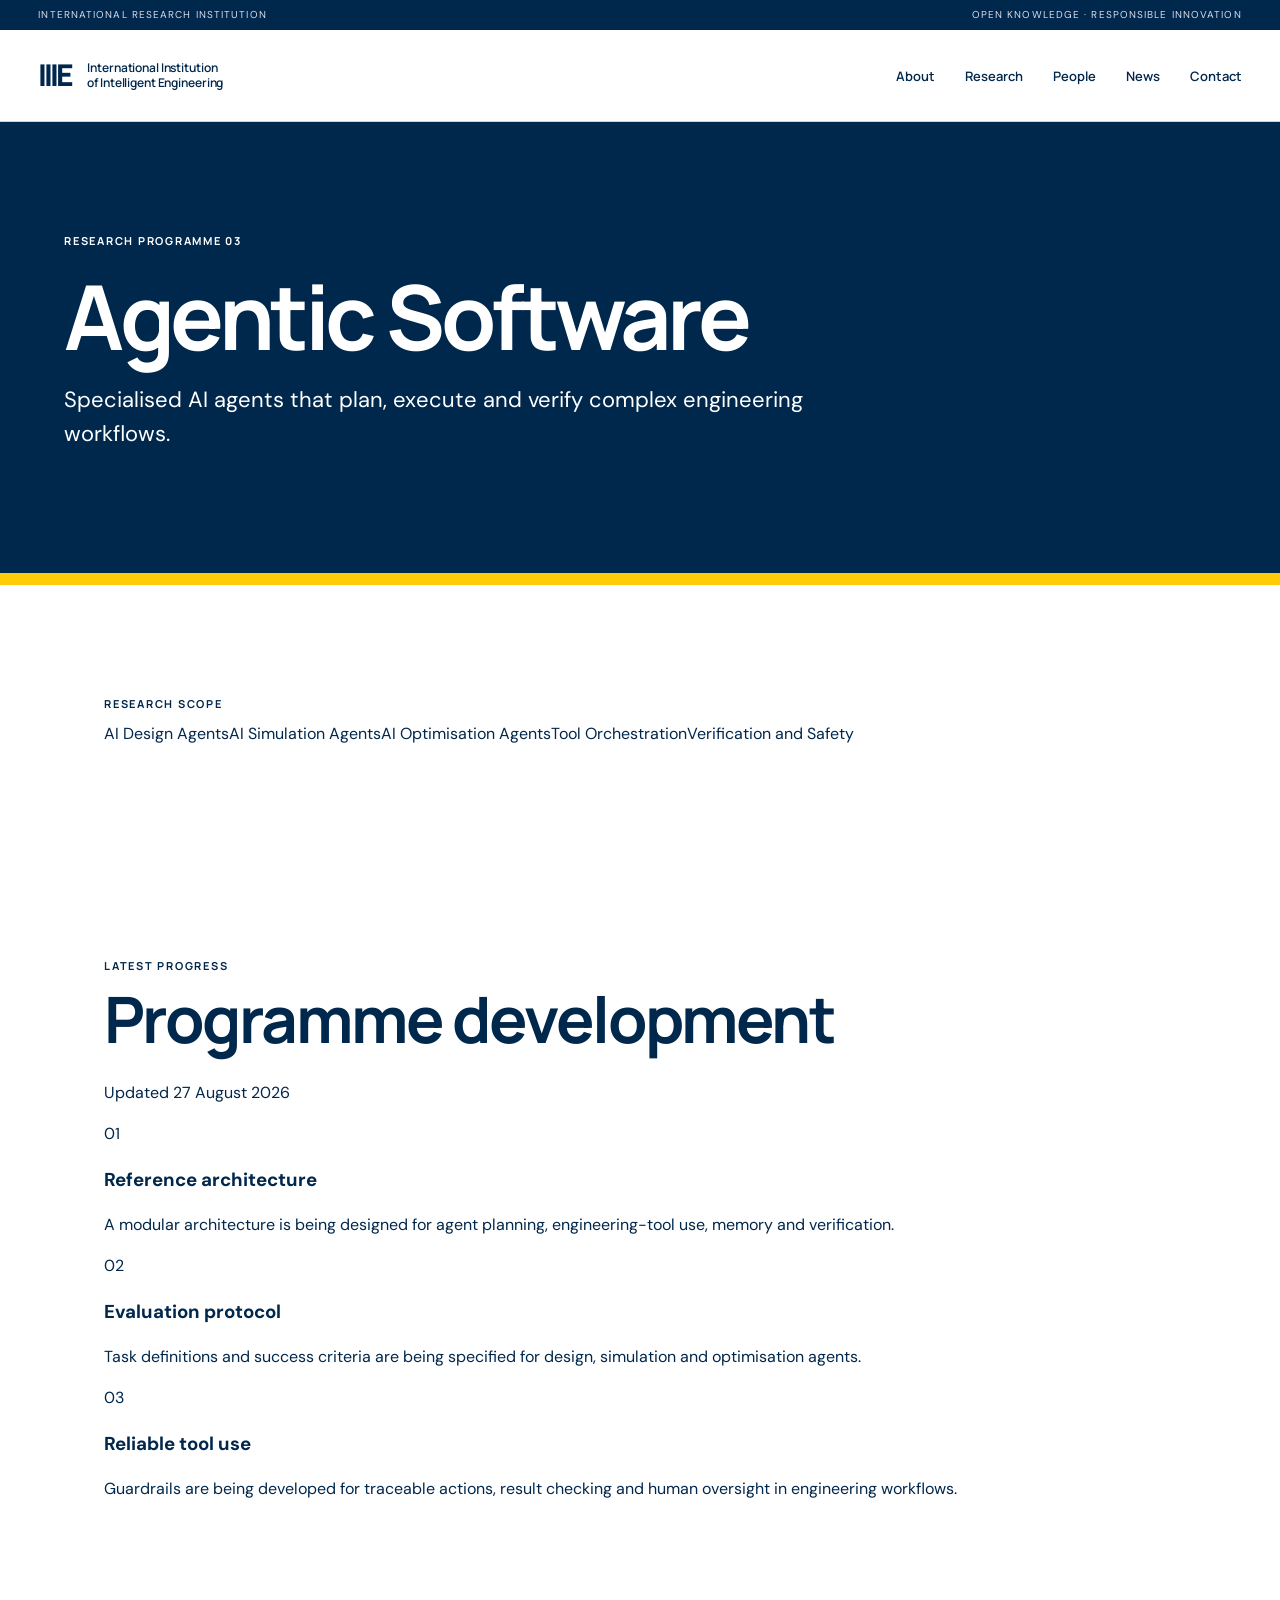
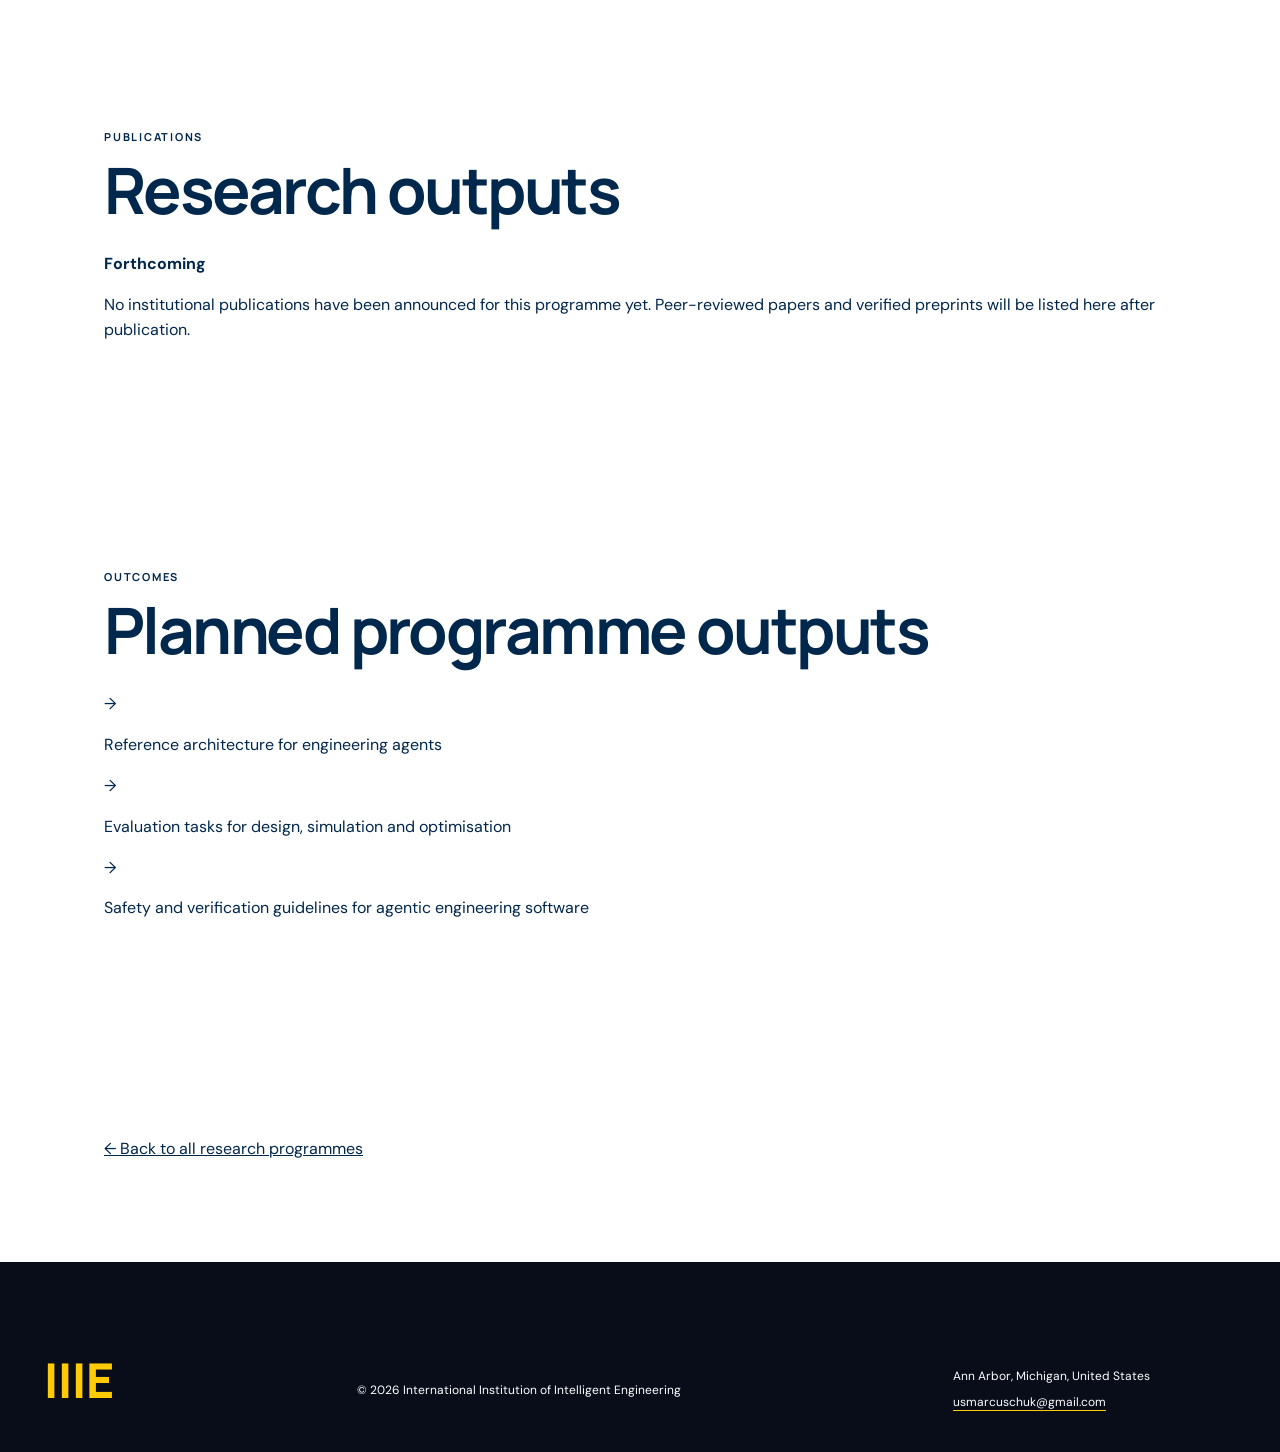
==== agentic-software.html @ 9e312b3b "Add Agentic Software programme homepage" ====
<!doctype html><html lang="en"><head><meta charset="utf-8"><meta name="viewport" content="width=device-width,initial-scale=1"><title>Agentic Software | International Institution of Intelligent Engineering</title><meta name="description" content="Agentic software programme of the International Institution of Intelligent Engineering."><link rel="stylesheet" href="styles.css"><link rel="stylesheet" href="pages.css"></head><body><a class="skip" href="#main">Skip to content</a><div class="utility"><span>International research institution</span><span>Open knowledge · Responsible innovation</span></div><header class="site-header"><a class="brand" href="index.html" aria-label="Home"><span class="mark">III<span>E</span></span><span class="brand-name">International Institution<br>of Intelligent Engineering</span></a><button class="menu" aria-expanded="false" aria-controls="nav">Menu <span>+</span></button><nav id="nav" aria-label="Primary navigation"><a href="index.html#about">About</a><a href="research.html">Research</a><a href="people.html">People</a><a href="news.html">News</a><a href="index.html#contact">Contact</a></nav></header><main id="main"><section class="page-hero research-field-hero"><p class="eyebrow">Research Programme 03</p><h1>Agentic Software</h1><p>Specialised AI agents that plan, execute and verify complex engineering workflows.</p></section><section class="page-section field-overview"><p class="eyebrow">Research Scope</p><div class="topic-cloud"><span>AI Design Agents</span><span>AI Simulation Agents</span><span>AI Optimisation Agents</span><span>Tool Orchestration</span><span>Verification and Safety</span></div></section><section class="page-section progress-section"><div class="page-heading"><p class="eyebrow">Latest Progress</p><h2>Programme development</h2><p class="updated">Updated 27 August 2026</p></div><div class="progress-grid"><article><span>01</span><h3>Reference architecture</h3><p>A modular architecture is being designed for agent planning, engineering-tool use, memory and verification.</p></article><article><span>02</span><h3>Evaluation protocol</h3><p>Task definitions and success criteria are being specified for design, simulation and optimisation agents.</p></article><article><span>03</span><h3>Reliable tool use</h3><p>Guardrails are being developed for traceable actions, result checking and human oversight in engineering workflows.</p></article></div></section><section class="page-section publication-section"><div class="page-heading"><p class="eyebrow">Publications</p><h2>Research outputs</h2></div><div class="status-panel"><strong>Forthcoming</strong><p>No institutional publications have been announced for this programme yet. Peer-reviewed papers and verified preprints will be listed here after publication.</p></div></section><section class="page-section outcome-section"><div class="page-heading"><p class="eyebrow">Outcomes</p><h2>Planned programme outputs</h2></div><div class="outcome-list"><div><span>→</span><p>Reference architecture for engineering agents</p></div><div><span>→</span><p>Evaluation tasks for design, simulation and optimisation</p></div><div><span>→</span><p>Safety and verification guidelines for agentic engineering software</p></div></div></section><section class="page-section back-row"><a href="research.html">← Back to all research programmes</a></section></main><footer><a class="footer-brand" href="index.html">IIIE</a><p>© 2026 International Institution of Intelligent Engineering</p><address class="footer-contact"><span>Ann Arbor, Michigan, United States</span><a href="mailto:usmarcuschuk@gmail.com">usmarcuschuk@gmail.com</a></address></footer><script src="app.js"></script></body></html>
---- styles.css ----
@import url('https://fonts.googleapis.com/css2?family=DM+Sans:wght@400;500;600;700&family=Manrope:wght@400;500;600;700;800&display=swap');
:root{--ink:#10172a;--paper:#f4f2ec;--white:#fff;--acid:#c8f13a;--aqua:#72d6d0;--orange:#ff6b3d;--blue:#3757d5;--line:rgba(16,23,42,.2);--max:1440px}*{box-sizing:border-box}html{scroll-behavior:smooth}body{margin:0;background:var(--paper);color:var(--ink);font-family:"DM Sans","Noto Sans",sans-serif;line-height:1.55}a{color:inherit}.skip{position:absolute;left:-9999px}.skip:focus{left:1rem;top:1rem;background:#fff;padding:.7rem;z-index:99}.utility{height:30px;background:var(--ink);color:#d8dded;padding:0 max(3vw,20px);display:flex;align-items:center;justify-content:space-between;font-size:10px;letter-spacing:.11em;text-transform:uppercase}.site-header{height:92px;padding:0 max(3vw,20px);display:flex;align-items:center;border-bottom:1px solid var(--line);background:rgba(244,242,236,.94);backdrop-filter:blur(12px);position:sticky;top:0;z-index:20}.brand{display:flex;align-items:center;gap:16px;text-decoration:none}.mark{font-family:Manrope,sans-serif;font-size:30px;font-weight:800;letter-spacing:-.1em}.mark span{color:var(--orange)}.brand-name{font:600 12px/1.2 Manrope,sans-serif;letter-spacing:-.01em}nav{display:flex;gap:30px;margin-left:auto}nav a{text-decoration:none;font:600 13px Manrope,sans-serif;position:relative}nav a:after{content:"";height:2px;width:0;background:var(--orange);position:absolute;left:0;bottom:-8px;transition:.25s}nav a:hover:after{width:100%}.language{margin-left:30px}select{border:1px solid var(--ink);background:transparent;color:var(--ink);padding:8px 10px;font:700 11px Manrope,sans-serif}.menu{display:none}.hero{max-width:var(--max);min-height:760px;margin:auto;display:grid;grid-template-columns:55% 45%;border-bottom:1px solid var(--line)}.hero-copy{padding:clamp(70px,8vw,130px) max(3vw,44px);display:flex;flex-direction:column;align-items:flex-start}.kicker,.eyebrow{font:700 11px Manrope,sans-serif;letter-spacing:.16em;text-transform:uppercase}.hero h1{font:800 clamp(68px,8.6vw,142px)/.81 Manrope,sans-serif;letter-spacing:-.085em;margin:48px 0 36px}.hero h1 em{font-style:normal;color:var(--blue);position:relative}.hero h1 em:after{content:"";position:absolute;height:10px;background:var(--acid);left:0;right:-10px;bottom:4px;z-index:-1}.lead{font-size:clamp(18px,2vw,28px);max-width:600px;margin:0}.actions{display:flex;align-items:center;gap:32px;margin-top:auto;padding-top:55px}.button{display:inline-flex;align-items:center;justify-content:center;min-height:50px;padding:0 22px;border:1px solid var(--ink);text-decoration:none;font:700 13px Manrope,sans-serif;transition:.2s}.button:hover{transform:translate(-3px,-3px);box-shadow:4px 4px 0 var(--ink)}.primary{background:var(--acid)}.text-link{font-weight:700;text-decoration:none}.text-link b,.news-copy b{color:var(--orange)}.hero-art{position:relative;overflow:hidden;background:var(--blue);min-height:650px}.hero-art:before{content:"";position:absolute;inset:0;background:repeating-linear-gradient(90deg,transparent 0 49px,rgba(255,255,255,.1) 50px),repeating-linear-gradient(0deg,transparent 0 49px,rgba(255,255,255,.1) 50px)}.orb{position:absolute;border-radius:50%;mix-blend-mode:screen}.orb-a{width:72%;aspect-ratio:1;background:var(--orange);right:-15%;top:6%}.orb-b{width:62%;aspect-ratio:1;background:var(--aqua);left:-17%;bottom:-10%}.mesh{position:absolute;width:50%;height:70%;border:14px solid var(--acid);border-radius:50%;transform:rotate(36deg);left:27%;top:15%;filter:blur(1px)}.art-label{position:absolute;inset:auto 28px 28px;display:flex;justify-content:space-between;align-items:end;color:#fff;font:700 11px/1.1 Manrope,sans-serif;letter-spacing:.12em}.art-label span:last-child{text-align:right;font-size:28px;letter-spacing:-.03em}.signal{background:var(--acid);height:56px;display:flex;align-items:center;justify-content:space-around;gap:20px;overflow:hidden;white-space:nowrap;font:800 11px Manrope,sans-serif;letter-spacing:.12em}.signal i{font-style:normal;font-size:18px}.section{max-width:var(--max);margin:auto;padding:clamp(90px,10vw,160px) max(3vw,44px)}.about-grid{display:grid;grid-template-columns:160px minmax(0,1fr) 260px;gap:28px}.section-no{font:700 12px Manrope,sans-serif;margin-top:22px}.section h2,.section-head h2,.contact h2{font:700 clamp(44px,6vw,92px)/.94 Manrope,sans-serif;letter-spacing:-.065em;margin:0}.statement{font-size:clamp(22px,2.6vw,38px);line-height:1.25;letter-spacing:-.025em}.about-grid>div:nth-child(2)>p:last-child{max-width:650px}.about-grid aside{border-left:1px solid var(--line);padding-left:28px}.mini-stat{padding:0 0 28px;margin-bottom:28px;border-bottom:1px solid var(--line)}.mini-stat strong{display:block;font:800 56px Manrope,sans-serif;letter-spacing:-.08em}.mini-stat span{font-size:12px;text-transform:uppercase;letter-spacing:.1em}.research{background:var(--ink);color:#fff;padding:clamp(90px,10vw,150px) max(3vw,44px)}.section-head{max-width:var(--max);margin:0 auto 65px;display:grid;grid-template-columns:28% 72%;align-items:end}.section-head h2{max-width:850px}.light{color:var(--acid)}.cards{max-width:var(--max);margin:auto;display:grid;grid-template-columns:repeat(3,1fr);gap:18px}.cards article{min-height:520px;background:#19223a;padding:28px;display:flex;flex-direction:column;transition:.25s;border:1px solid rgba(255,255,255,.08)}.cards article:nth-child(2){background:#263faa}.cards article:hover{transform:translateY(-7px)}.card-top{display:flex;justify-content:space-between;font:700 12px Manrope,sans-serif}.card-top b{color:var(--acid);font-size:20px}.glyph{height:180px;margin:42px 0;background:var(--aqua);border-radius:50% 50% 8% 50%}.g1{clip-path:polygon(50% 0,100% 30%,83% 100%,17% 100%,0 30%)}.g2{background:var(--orange);border-radius:0;clip-path:polygon(0 0,100% 0,100% 35%,35% 35%,35% 100%,0 100%)}.g3{background:var(--acid);border-radius:50%;box-shadow:60px 0 0 rgba(114,214,208,.7)}.cards h3{font:700 clamp(26px,2.3vw,38px)/1.05 Manrope,sans-serif;letter-spacing:-.04em;margin:auto 0 16px}.cards p{color:#d8dbea;margin:0}.people{display:grid;grid-template-columns:1fr 1fr;gap:clamp(50px,8vw,120px);align-items:center}.people-visual{aspect-ratio:1;background:var(--orange);position:relative;overflow:hidden;padding:28px;display:flex;justify-content:space-between;font:800 11px Manrope,sans-serif;letter-spacing:.1em}.people-visual div{position:absolute;width:70%;aspect-ratio:1;border-radius:50%;background:var(--ink);left:15%;top:15%;box-shadow:0 0 0 35px var(--aqua),0 0 0 70px var(--acid)}.people-visual span{z-index:1}.people-visual span:last-child{align-self:end}.people .statement{font-size:clamp(20px,2.1vw,31px)}.news-wrap{padding-top:30px}.section-head.ink{border-top:1px solid var(--line);padding-top:50px}.feature-news{display:grid;grid-template-columns:52% 48%;border:1px solid var(--line)}.news-art{min-height:470px;background:var(--aqua);position:relative;overflow:hidden;padding:25px}.news-art:before{content:"";position:absolute;width:70%;aspect-ratio:1;background:var(--blue);border-radius:50%;right:-10%;top:12%}.news-art:after{content:"";position:absolute;width:48%;height:75%;border:20px solid var(--acid);left:12%;top:10%;transform:rotate(-18deg)}.news-art span{position:relative;z-index:2;font:800 12px Manrope,sans-serif}.news-copy{padding:clamp(35px,5vw,75px);display:flex;flex-direction:column}.news-copy time{font:700 11px Manrope,sans-serif;letter-spacing:.13em}.news-copy h3{font:700 clamp(30px,3.7vw,58px)/1.02 Manrope,sans-serif;letter-spacing:-.05em;margin:55px 0 24px}.news-copy a{margin-top:auto;font-weight:700;text-decoration:none}.contact{background:var(--blue);color:#fff;position:relative;overflow:hidden;padding:clamp(95px,12vw,180px) max(4vw,70px)}.contact>*{position:relative;z-index:2}.contact h2{max-width:900px;margin:25px 0}.contact>p:not(.eyebrow){max-width:600px;font-size:19px}.contact .button{margin-top:35px;color:var(--ink)}.contact-ring{position:absolute;width:600px;aspect-ratio:1;border:80px solid var(--aqua);border-radius:50%;right:-90px;top:-130px;z-index:1}footer{background:#080d19;color:#fff;min-height:190px;padding:40px max(3vw,44px);display:grid;grid-template-columns:1fr 2fr 1fr;align-items:end;gap:30px;font-size:12px}.footer-brand{font:800 48px Manrope,sans-serif;text-decoration:none;color:var(--acid)}.sr-only{position:absolute;width:1px;height:1px;overflow:hidden;clip:rect(0,0,0,0)}
@media(max-width:980px){.site-header{flex-wrap:wrap;height:auto;min-height:78px;padding-top:12px;padding-bottom:12px}.menu{display:block;margin-left:auto;background:transparent;border:1px solid var(--ink);padding:8px 11px;font-weight:700}nav{display:none;order:4;width:100%;flex-direction:column;gap:12px;padding:22px 0 8px}nav.open{display:flex}.language{margin-left:14px}.hero{grid-template-columns:1fr}.hero-art{min-height:500px}.about-grid{grid-template-columns:1fr}.about-grid aside{display:grid;grid-template-columns:1fr 1fr;border-left:0;padding:0;gap:20px}.section-head{grid-template-columns:1fr;gap:25px}.cards{grid-template-columns:1fr}.cards article{min-height:430px}.glyph{max-width:360px}.people{grid-template-columns:1fr}.feature-news{grid-template-columns:1fr}footer{grid-template-columns:1fr}}@media(max-width:600px){.utility span:last-child,.brand-name{display:none}.hero h1{font-size:60px}.hero-copy{padding-top:70px}.hero-art{min-height:400px}.art-label span:last-child{font-size:20px}.signal{justify-content:flex-start;padding:0 20px}.about-grid aside{grid-template-columns:1fr}.section,.research{padding-left:20px;padding-right:20px}.contact-ring{opacity:.35}.news-art{min-height:340px}.actions{align-items:flex-start;flex-direction:column}.cards article{min-height:390px}}
/* Collegiate palette and restrained art direction */
:root{--ink:#00274c;--paper:#fff;--white:#fff;--acid:#ffcb05;--aqua:#e4e1df;--orange:#ffcb05;--blue:#00274c;--line:rgba(0,39,76,.2)}
body{background:#fff}.site-header{background:rgba(255,255,255,.96)}.mark span{color:#00274c}
.hero-art{background:#00274c}.hero-art:before{background:linear-gradient(135deg,rgba(255,255,255,.04),rgba(255,255,255,0))}.orb-a{width:54%;right:8%;top:18%;background:#ffcb05;mix-blend-mode:normal}.orb-b,.mesh{display:none}.art-label{color:#fff}.hero h1 em{color:#00274c}.hero h1 em:after{background:#ffcb05;height:8px}
.signal{background:#ffcb05}.button:hover{transform:none;box-shadow:none;background:#ffd633}
.research{background:#f2f3f4;color:#00274c}.research .light{color:#00274c}.cards{gap:2px}.cards article,.cards article:nth-child(2){background:#fff;color:#00274c;border:1px solid rgba(0,39,76,.15)}.cards article:hover{transform:none;border-color:#00274c}.cards p{color:#334d66}.card-top b{color:#00274c}.glyph{height:130px;background:#ffcb05}.g2{background:#00274c}.g3{background:#ffcb05;box-shadow:none;border-radius:0;clip-path:polygon(50% 0,100% 50%,50% 100%,0 50%)}
.people-visual{background:#f2f3f4;color:#00274c}.people-visual div{width:60%;left:20%;top:20%;background:#00274c;box-shadow:0 0 0 28px #ffcb05}.news-art{background:#f2f3f4}.news-art:before{background:#00274c}.news-art:after{border-color:#ffcb05}.contact{background:#00274c}.contact-ring{display:none}.text-link b,.news-copy b{color:#00274c}
---- pages.css ----
.page-hero{background:#00274c;color:#fff;padding:100px 5%;border-bottom:12px solid #ffcb05}.page-hero h1{font:700 clamp(48px,7vw,96px)/.95 Manrope,sans-serif;letter-spacing:-.05em;max-width:1100px;margin:25px 0}.page-hero>p:last-child{font-size:22px;max-width:760px}.page-section{max-width:1200px;margin:auto;padding:100px 5%}.profile-chair{display:grid;grid-template-columns:38% 1fr;gap:8vw;align-items:center}.portrait{aspect-ratio:4/5;background:#00274c;color:#ffcb05;display:grid;place-items:center;font:800 100px Manrope,sans-serif}.role{font:700 11px Manrope,sans-serif;letter-spacing:.15em;text-transform:uppercase;color:#536a80}.profile-chair h2,.page-heading h2,.programme h2,.news-detail h2{font:700 clamp(38px,5vw,68px)/1 Manrope,sans-serif;letter-spacing:-.04em;margin:14px 0 30px}.profile-lead{font-size:26px;line-height:1.3}.profile-chair dl{margin-top:40px;border-top:1px solid var(--line)}.profile-chair dl div{display:grid;grid-template-columns:150px 1fr;padding:18px 0;border-bottom:1px solid var(--line)}.staff-section{border-top:1px solid var(--line)}.staff-grid{display:grid;grid-template-columns:repeat(4,1fr);gap:2px;margin-top:55px}.staff-grid article{border:1px solid var(--line);padding:22px}.avatar{aspect-ratio:1;background:#f2f3f4;display:grid;place-items:center;font:800 48px Manrope,sans-serif;border-bottom:8px solid #ffcb05}.staff-grid h3{font:700 25px Manrope,sans-serif}.programme{display:grid;grid-template-columns:140px 1fr;gap:30px;padding:60px 0;border-top:1px solid var(--line)}.programme>span{font:800 50px Manrope,sans-serif;color:#ffcb05}.programme>div,.news-detail{max-width:850px}.programme p{font-size:20px}.news-empty{margin-top:90px;padding:40px;background:#f2f3f4;border-left:9px solid #ffcb05}@media(max-width:800px){.profile-chair,.programme{grid-template-columns:1fr}.staff-grid{grid-template-columns:repeat(2,1fr)}}@media(max-width:500px){.staff-grid{grid-template-columns:1fr}}.contact-details,.footer-contact{font-style:normal;display:flex;flex-direction:column;gap:8px}.contact-details{margin:30px 0;font-size:18px}.contact-details a,.footer-contact a{text-decoration-color:#ffcb05;text-underline-offset:4px}.footer-contact{color:#fff}
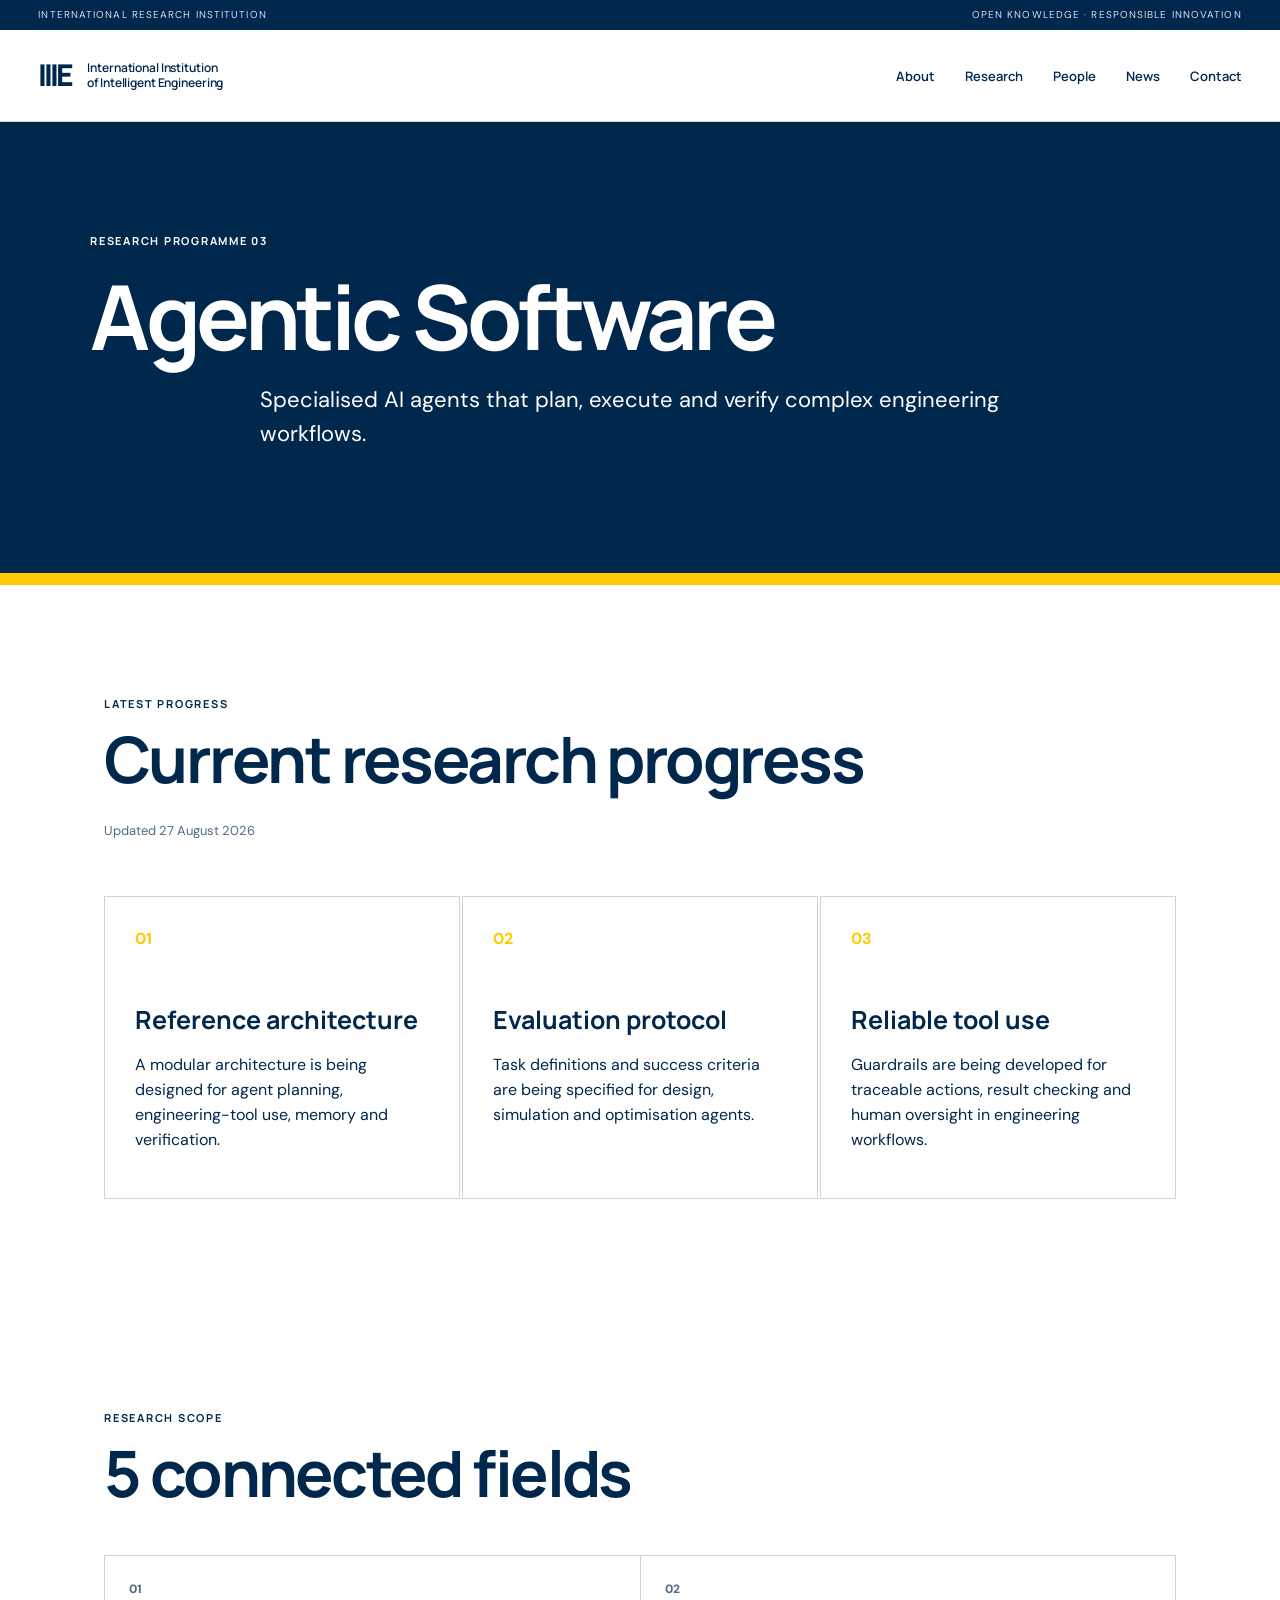
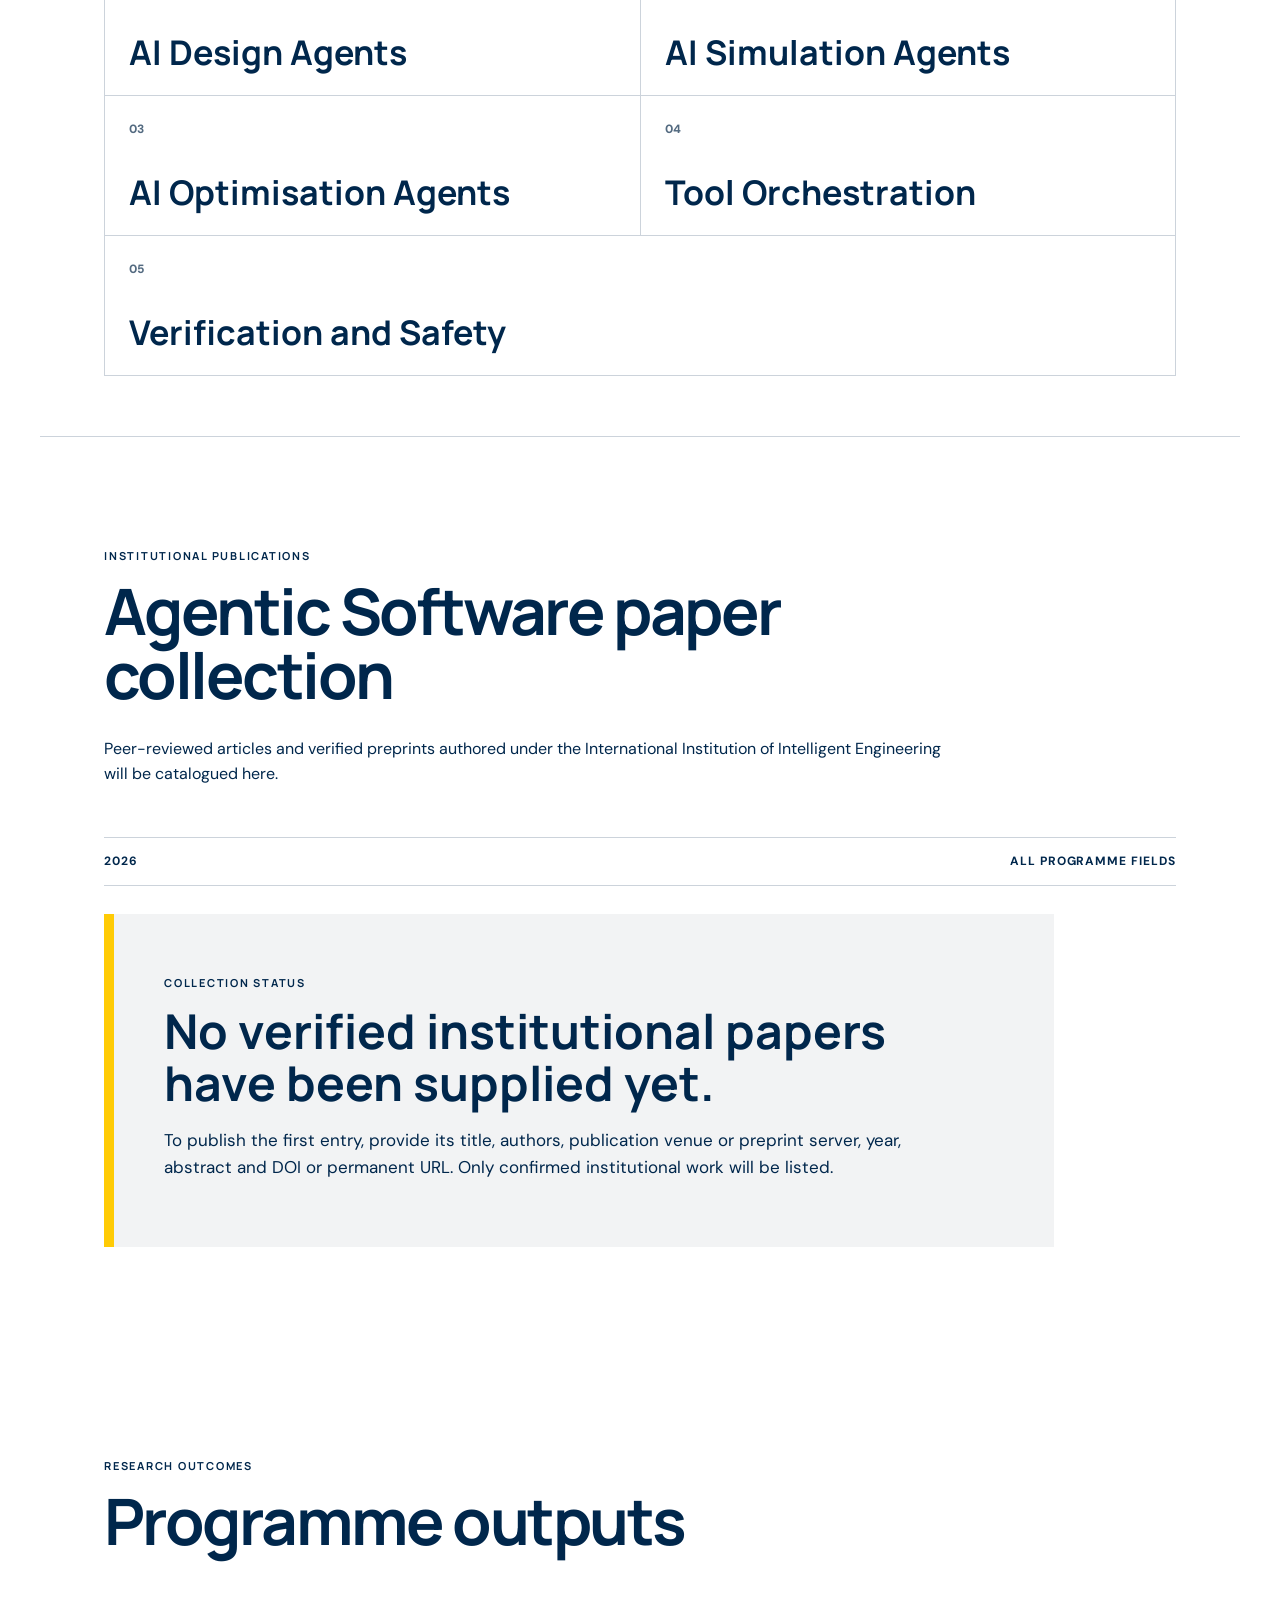
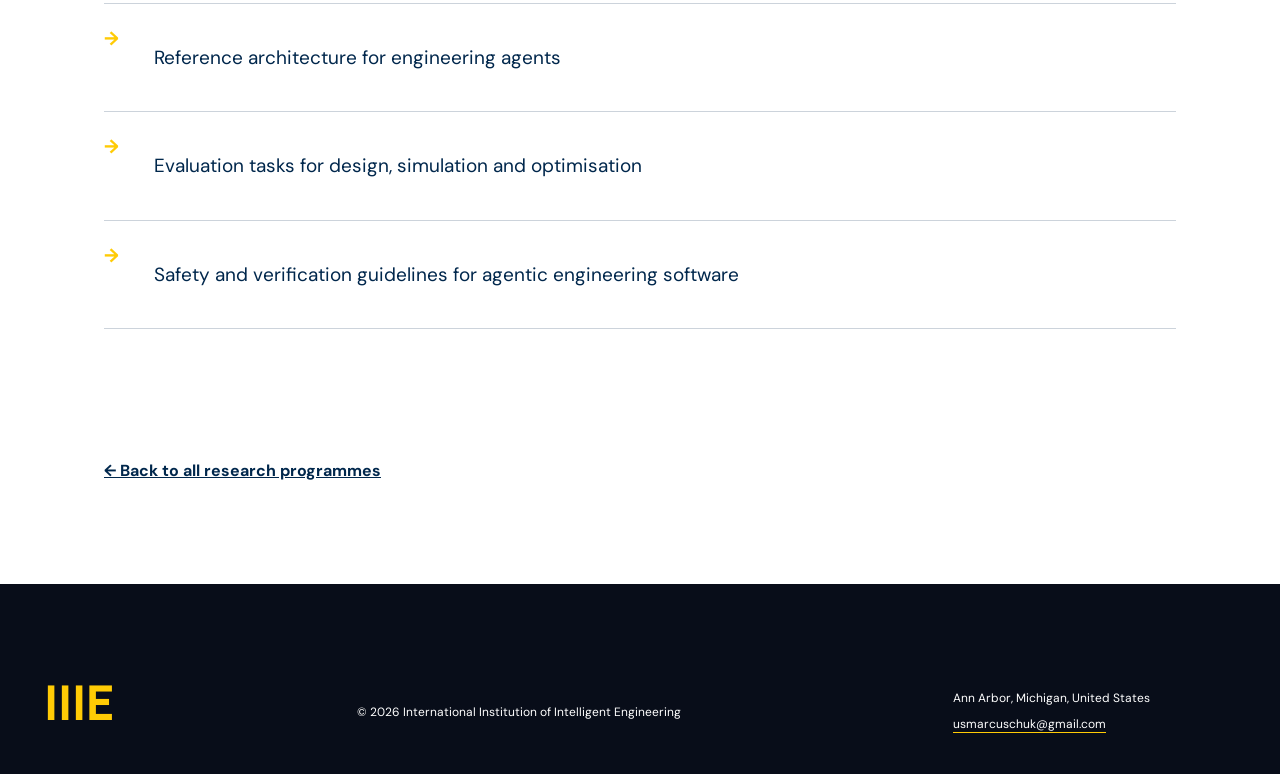
==== commit 42fc0b52: "Align Agentic Software page with institutional research structure" ====
--- a/agentic-software.html
+++ b/agentic-software.html
@@ -1 +1 @@
-<!doctype html><html lang="en"><head><meta charset="utf-8"><meta name="viewport" content="width=device-width,initial-scale=1"><title>Agentic Software | International Institution of Intelligent Engineering</title><meta name="description" content="Agentic software programme of the International Institution of Intelligent Engineering."><link rel="stylesheet" href="styles.css"><link rel="stylesheet" href="pages.css"></head><body><a class="skip" href="#main">Skip to content</a><div class="utility"><span>International research institution</span><span>Open knowledge · Responsible innovation</span></div><header class="site-header"><a class="brand" href="index.html" aria-label="Home"><span class="mark">III<span>E</span></span><span class="brand-name">International Institution<br>of Intelligent Engineering</span></a><button class="menu" aria-expanded="false" aria-controls="nav">Menu <span>+</span></button><nav id="nav" aria-label="Primary navigation"><a href="index.html#about">About</a><a href="research.html">Research</a><a href="people.html">People</a><a href="news.html">News</a><a href="index.html#contact">Contact</a></nav></header><main id="main"><section class="page-hero research-field-hero"><p class="eyebrow">Research Programme 03</p><h1>Agentic Software</h1><p>Specialised AI agents that plan, execute and verify complex engineering workflows.</p></section><section class="page-section field-overview"><p class="eyebrow">Research Scope</p><div class="topic-cloud"><span>AI Design Agents</span><span>AI Simulation Agents</span><span>AI Optimisation Agents</span><span>Tool Orchestration</span><span>Verification and Safety</span></div></section><section class="page-section progress-section"><div class="page-heading"><p class="eyebrow">Latest Progress</p><h2>Programme development</h2><p class="updated">Updated 27 August 2026</p></div><div class="progress-grid"><article><span>01</span><h3>Reference architecture</h3><p>A modular architecture is being designed for agent planning, engineering-tool use, memory and verification.</p></article><article><span>02</span><h3>Evaluation protocol</h3><p>Task definitions and success criteria are being specified for design, simulation and optimisation agents.</p></article><article><span>03</span><h3>Reliable tool use</h3><p>Guardrails are being developed for traceable actions, result checking and human oversight in engineering workflows.</p></article></div></section><section class="page-section publication-section"><div class="page-heading"><p class="eyebrow">Publications</p><h2>Research outputs</h2></div><div class="status-panel"><strong>Forthcoming</strong><p>No institutional publications have been announced for this programme yet. Peer-reviewed papers and verified preprints will be listed here after publication.</p></div></section><section class="page-section outcome-section"><div class="page-heading"><p class="eyebrow">Outcomes</p><h2>Planned programme outputs</h2></div><div class="outcome-list"><div><span>→</span><p>Reference architecture for engineering agents</p></div><div><span>→</span><p>Evaluation tasks for design, simulation and optimisation</p></div><div><span>→</span><p>Safety and verification guidelines for agentic engineering software</p></div></div></section><section class="page-section back-row"><a href="research.html">← Back to all research programmes</a></section></main><footer><a class="footer-brand" href="index.html">IIIE</a><p>© 2026 International Institution of Intelligent Engineering</p><address class="footer-contact"><span>Ann Arbor, Michigan, United States</span><a href="mailto:usmarcuschuk@gmail.com">usmarcuschuk@gmail.com</a></address></footer><script src="app.js"></script></body></html>+<!doctype html><html lang="en"><head><meta charset="utf-8"><meta name="viewport" content="width=device-width,initial-scale=1"><title>Agentic Software | International Institution of Intelligent Engineering</title><meta name="description" content="Agentic software programme of the International Institution of Intelligent Engineering."><link rel="stylesheet" href="styles.css"><link rel="stylesheet" href="pages.css"></head><body><a class="skip" href="#main">Skip to content</a><div class="utility"><span>International research institution</span><span>Open knowledge · Responsible innovation</span></div><header class="site-header"><a class="brand" href="index.html" aria-label="Home"><span class="mark">III<span>E</span></span><span class="brand-name">International Institution<br>of Intelligent Engineering</span></a><button class="menu" aria-expanded="false" aria-controls="nav">Menu <span>+</span></button><nav id="nav" aria-label="Primary navigation"><a href="index.html#about">About</a><a href="research.html">Research</a><a href="people.html">People</a><a href="news.html">News</a><a href="index.html#contact">Contact</a></nav></header><main id="main"><section class="page-hero research-field-hero"><p class="eyebrow">Research Programme 03</p><h1>Agentic Software</h1><p>Specialised AI agents that plan, execute and verify complex engineering workflows.</p></section><section class="page-section progress-section first-section"><div class="page-heading"><p class="eyebrow">Latest Progress</p><h2>Current research progress</h2><p class="updated">Updated 27 August 2026</p></div><div class="progress-grid"><article><span>01</span><h3>Reference architecture</h3><p>A modular architecture is being designed for agent planning, engineering-tool use, memory and verification.</p></article><article><span>02</span><h3>Evaluation protocol</h3><p>Task definitions and success criteria are being specified for design, simulation and optimisation agents.</p></article><article><span>03</span><h3>Reliable tool use</h3><p>Guardrails are being developed for traceable actions, result checking and human oversight in engineering workflows.</p></article></div></section><section class="page-section field-overview"><div class="page-heading"><p class="eyebrow">Research Scope</p><h2>5 connected fields</h2></div><ol class="topic-grid"><li><span>01</span><strong>AI Design Agents</strong></li><li><span>02</span><strong>AI Simulation Agents</strong></li><li><span>03</span><strong>AI Optimisation Agents</strong></li><li><span>04</span><strong>Tool Orchestration</strong></li><li><span>05</span><strong>Verification and Safety</strong></li></ol></section><section class="page-section publication-section"><div class="page-heading"><p class="eyebrow">Institutional Publications</p><h2>Agentic Software paper collection</h2><p>Peer-reviewed articles and verified preprints authored under the International Institution of Intelligent Engineering will be catalogued here.</p></div><div class="publication-toolbar"><span>2026</span><span>All programme fields</span></div><div class="publication-empty"><p class="eyebrow">Collection status</p><h3>No verified institutional papers have been supplied yet.</h3><p>To publish the first entry, provide its title, authors, publication venue or preprint server, year, abstract and DOI or permanent URL. Only confirmed institutional work will be listed.</p></div></section><section class="page-section outcome-section"><div class="page-heading"><p class="eyebrow">Research Outcomes</p><h2>Programme outputs</h2></div><div class="outcome-list"><div><span>→</span><p>Reference architecture for engineering agents</p></div><div><span>→</span><p>Evaluation tasks for design, simulation and optimisation</p></div><div><span>→</span><p>Safety and verification guidelines for agentic engineering software</p></div></div></section><section class="page-section back-row"><a href="research.html">← Back to all research programmes</a></section></main><footer><a class="footer-brand" href="index.html">IIIE</a><p>© 2026 International Institution of Intelligent Engineering</p><address class="footer-contact"><span>Ann Arbor, Michigan, United States</span><a href="mailto:usmarcuschuk@gmail.com">usmarcuschuk@gmail.com</a></address></footer><script src="app.js"></script></body></html>
--- a/pages.css
+++ b/pages.css
@@ -1 +1 @@
-.page-hero{background:#00274c;color:#fff;padding:100px 5%;border-bottom:12px solid #ffcb05}.page-hero h1{font:700 clamp(48px,7vw,96px)/.95 Manrope,sans-serif;letter-spacing:-.05em;max-width:1100px;margin:25px 0}.page-hero>p:last-child{font-size:22px;max-width:760px}.page-section{max-width:1200px;margin:auto;padding:100px 5%}.profile-chair{display:grid;grid-template-columns:38% 1fr;gap:8vw;align-items:center}.portrait{aspect-ratio:4/5;background:#00274c;color:#ffcb05;display:grid;place-items:center;font:800 100px Manrope,sans-serif}.role{font:700 11px Manrope,sans-serif;letter-spacing:.15em;text-transform:uppercase;color:#536a80}.profile-chair h2,.page-heading h2,.programme h2,.news-detail h2{font:700 clamp(38px,5vw,68px)/1 Manrope,sans-serif;letter-spacing:-.04em;margin:14px 0 30px}.profile-lead{font-size:26px;line-height:1.3}.profile-chair dl{margin-top:40px;border-top:1px solid var(--line)}.profile-chair dl div{display:grid;grid-template-columns:150px 1fr;padding:18px 0;border-bottom:1px solid var(--line)}.staff-section{border-top:1px solid var(--line)}.staff-grid{display:grid;grid-template-columns:repeat(4,1fr);gap:2px;margin-top:55px}.staff-grid article{border:1px solid var(--line);padding:22px}.avatar{aspect-ratio:1;background:#f2f3f4;display:grid;place-items:center;font:800 48px Manrope,sans-serif;border-bottom:8px solid #ffcb05}.staff-grid h3{font:700 25px Manrope,sans-serif}.programme{display:grid;grid-template-columns:140px 1fr;gap:30px;padding:60px 0;border-top:1px solid var(--line)}.programme>span{font:800 50px Manrope,sans-serif;color:#ffcb05}.programme>div,.news-detail{max-width:850px}.programme p{font-size:20px}.news-empty{margin-top:90px;padding:40px;background:#f2f3f4;border-left:9px solid #ffcb05}@media(max-width:800px){.profile-chair,.programme{grid-template-columns:1fr}.staff-grid{grid-template-columns:repeat(2,1fr)}}@media(max-width:500px){.staff-grid{grid-template-columns:1fr}}.contact-details,.footer-contact{font-style:normal;display:flex;flex-direction:column;gap:8px}.contact-details{margin:30px 0;font-size:18px}.contact-details a,.footer-contact a{text-decoration-color:#ffcb05;text-underline-offset:4px}.footer-contact{color:#fff}+.page-hero{background:#00274c;color:#fff;padding:100px 5%;border-bottom:12px solid #ffcb05}.page-hero h1{font:700 clamp(48px,7vw,96px)/.95 Manrope,sans-serif;letter-spacing:-.05em;max-width:1100px;margin:25px 0}.page-hero>p:last-child{font-size:22px;max-width:760px}.page-section{max-width:1200px;margin:auto;padding:100px 5%}.profile-chair{display:grid;grid-template-columns:38% 1fr;gap:8vw;align-items:center}.portrait{aspect-ratio:4/5;background:#00274c;color:#ffcb05;display:grid;place-items:center;font:800 100px Manrope,sans-serif}.role{font:700 11px Manrope,sans-serif;letter-spacing:.15em;text-transform:uppercase;color:#536a80}.profile-chair h2,.page-heading h2,.programme h2,.news-detail h2{font:700 clamp(38px,5vw,68px)/1 Manrope,sans-serif;letter-spacing:-.04em;margin:14px 0 30px}.profile-lead{font-size:26px;line-height:1.3}.profile-chair dl{margin-top:40px;border-top:1px solid var(--line)}.profile-chair dl div{display:grid;grid-template-columns:150px 1fr;padding:18px 0;border-bottom:1px solid var(--line)}.staff-section{border-top:1px solid var(--line)}.staff-grid{display:grid;grid-template-columns:repeat(4,1fr);gap:2px;margin-top:55px}.staff-grid article{border:1px solid var(--line);padding:22px}.avatar{aspect-ratio:1;background:#f2f3f4;display:grid;place-items:center;font:800 48px Manrope,sans-serif;border-bottom:8px solid #ffcb05}.staff-grid h3{font:700 25px Manrope,sans-serif}.programme{display:grid;grid-template-columns:140px 1fr;gap:30px;padding:60px 0;border-top:1px solid var(--line)}.programme>span{font:800 50px Manrope,sans-serif;color:#ffcb05}.programme>div,.news-detail{max-width:850px}.programme p{font-size:20px}.news-empty{margin-top:90px;padding:40px;background:#f2f3f4;border-left:9px solid #ffcb05}@media(max-width:800px){.profile-chair,.programme{grid-template-columns:1fr}.staff-grid{grid-template-columns:repeat(2,1fr)}}@media(max-width:500px){.staff-grid{grid-template-columns:1fr}}.contact-details,.footer-contact{font-style:normal;display:flex;flex-direction:column;gap:8px}.contact-details{margin:30px 0;font-size:18px}.contact-details a,.footer-contact a{text-decoration-color:#ffcb05;text-underline-offset:4px}.footer-contact{color:#fff}.page-hero>*{width:min(100%,1100px);margin-left:auto;margin-right:auto}.page-hero h1{margin-left:auto;margin-right:auto}.programme-link{color:inherit;text-decoration:none}.programme-link strong{display:inline-block;margin-top:20px;text-decoration:underline;text-underline-offset:5px}.programme-link:hover strong{background:#ffcb05}.field-overview{padding-bottom:60px}.topic-cloud{display:flex;flex-wrap:wrap;gap:10px;margin-top:28px}.topic-cloud span{border:1px solid #00274c;padding:10px 15px;font-weight:700}.progress-section,.publication-section{border-top:1px solid var(--line)}.page-heading{max-width:850px}.page-heading h2{margin-top:16px}.updated{font-size:13px;color:#536a80}.progress-grid{display:grid;grid-template-columns:repeat(3,1fr);gap:2px;margin-top:55px}.progress-grid article{border:1px solid var(--line);padding:30px;min-height:270px}.progress-grid article>span{font-weight:800;color:#ffcb05}.progress-grid h3{font:700 25px Manrope,sans-serif;margin:50px 0 15px}.status-panel{margin-top:50px;background:#f2f3f4;border-left:10px solid #ffcb05;padding:38px;max-width:900px}.status-panel strong{font:700 28px Manrope,sans-serif}.outcome-list{margin-top:50px;border-top:1px solid var(--line)}.outcome-list div{display:grid;grid-template-columns:50px 1fr;border-bottom:1px solid var(--line);padding:20px 0;font-size:19px}.outcome-list span{color:#ffcb05;font-weight:800}.back-row{padding-top:30px}.back-row a{font-weight:700}@media(max-width:800px){.progress-grid{grid-template-columns:1fr}}.first-section{border-top:0}.topic-grid{list-style:none;padding:0;margin:50px 0 0;display:grid;grid-template-columns:repeat(2,minmax(0,1fr));border-top:1px solid var(--line);border-left:1px solid var(--line)}.topic-grid li{min-height:140px;padding:24px;border-right:1px solid var(--line);border-bottom:1px solid var(--line);display:flex;flex-direction:column;justify-content:space-between;gap:24px}.topic-grid li:last-child{grid-column:1/-1}.topic-grid span{font-size:12px;font-weight:800;color:#536a80}.topic-grid strong{font:700 clamp(22px,3vw,34px)/1.1 Manrope,sans-serif}.publication-toolbar{display:flex;justify-content:space-between;gap:20px;border-top:1px solid var(--line);border-bottom:1px solid var(--line);padding:14px 0;margin-top:50px;font-size:12px;font-weight:700;text-transform:uppercase;letter-spacing:.08em}.publication-empty{padding:50px;margin-top:28px;background:#f2f3f4;border-left:10px solid #ffcb05;max-width:950px}.publication-empty h3{font:700 clamp(28px,4vw,48px)/1.1 Manrope,sans-serif;max-width:760px;margin:15px 0}.publication-empty>p:last-child{max-width:760px;font-size:17px}@media(max-width:650px){.topic-grid{grid-template-columns:1fr}.topic-grid li:last-child{grid-column:auto}.publication-empty{padding:28px}}
